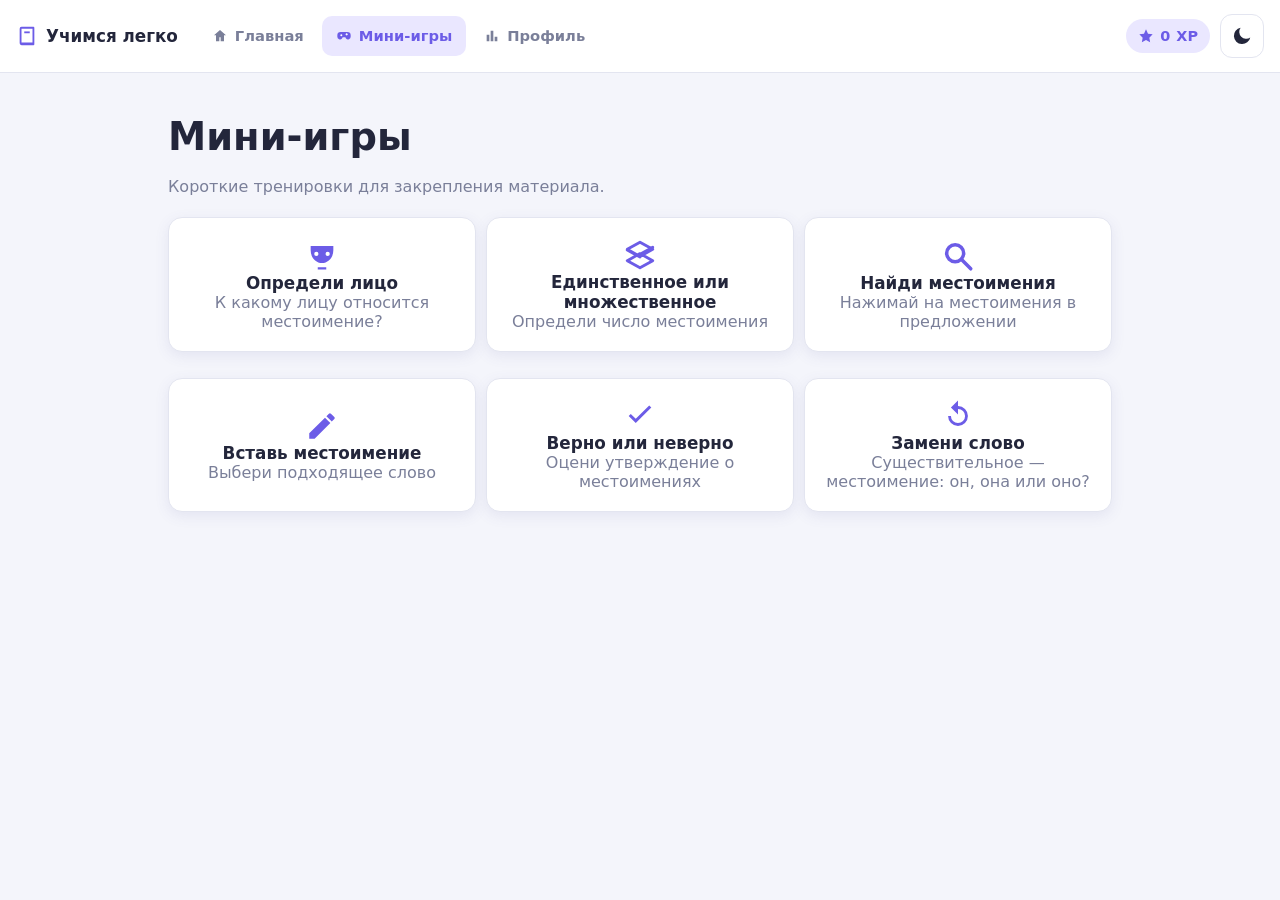
==== games.html @ df14e247 "Add files via upload" ====
<!DOCTYPE html>
<html lang="ru">
<head>
  <meta charset="UTF-8">
  <meta name="viewport" content="width=device-width, initial-scale=1.0">
  <title>Мини-игры — Учимся легко</title>
  <link rel="stylesheet" href="css/base.css">
  <link rel="stylesheet" href="css/layout.css">
  <link rel="stylesheet" href="css/components.css">
  <link rel="stylesheet" href="css/pages.css">
</head>
<body data-page="games">

  <!-- SVG-спрайт с иконками (вместо эмодзи) -->
  <svg xmlns="http://www.w3.org/2000/svg" class="svg-sprite" aria-hidden="true">
    <symbol id="icon-book" viewBox="0 0 24 24"><path d="M4 4a2 2 0 0 1 2-2h13a1 1 0 0 1 1 1v18a1 1 0 0 1-1 1H6a2 2 0 0 1-2-2V4zm2 14v1h12V4H6v14z" fill="currentColor"/><path d="M9 7h6v2H9V7z" fill="currentColor"/></symbol>
    <symbol id="icon-star" viewBox="0 0 24 24"><path d="M12 2l3 6.5 7 1-5 5 1.2 7L12 18l-6.2 3.5L7 14.5l-5-5 7-1L12 2z" fill="currentColor"/></symbol>
    <symbol id="icon-sun" viewBox="0 0 24 24"><circle cx="12" cy="12" r="5" fill="currentColor"/><path d="M12 1v3M12 20v3M1 12h3M20 12h3M4.2 4.2l2.1 2.1M17.7 17.7l2.1 2.1M19.8 4.2l-2.1 2.1M6.3 17.7l-2.1 2.1" stroke="currentColor" stroke-width="2" stroke-linecap="round"/></symbol>
    <symbol id="icon-moon" viewBox="0 0 24 24"><path d="M21 13.5A9 9 0 1 1 10.5 3a7.5 7.5 0 0 0 10.5 10.5z" fill="currentColor"/></symbol>
    <symbol id="icon-home" viewBox="0 0 24 24"><path d="M12 3l9 8h-3v9h-5v-6h-2v6H6v-9H3l9-8z" fill="currentColor"/></symbol>
    <symbol id="icon-quiz" viewBox="0 0 24 24"><path d="M5 3h14a1 1 0 0 1 1 1v17l-3-2-3 2-3-2-3 2-3-2V4a1 1 0 0 1 1-1z" fill="currentColor"/><path d="M8 8h8v2H8V8zm0 4h8v2H8v-2z" fill="#fff"/></symbol>
    <symbol id="icon-gamepad" viewBox="0 0 24 24"><path d="M7 6h10a5 5 0 0 1 5 5v2a4 4 0 0 1-7 2.7L14 14h-4l-1 1.7A4 4 0 0 1 2 13v-2a5 5 0 0 1 5-5z" fill="currentColor"/><circle cx="8" cy="11" r="1.5" fill="#fff"/><path d="M15 9.5h2M16 8.5v2" stroke="#fff" stroke-width="1.5" stroke-linecap="round"/></symbol>
    <symbol id="icon-chart" viewBox="0 0 24 24"><path d="M4 20V10h4v10H4zm6 0V4h4v16h-4zm6 0v-7h4v7h-4z" fill="currentColor"/></symbol>
    <symbol id="icon-trophy" viewBox="0 0 24 24"><path d="M6 3h12v2h3v3a4 4 0 0 1-4 4h-.5A6 6 0 0 1 13 15v3h4v3H7v-3h4v-3a6 6 0 0 1-3.5-3H7a4 4 0 0 1-4-4V5h3V3zm0 4H5v1a2 2 0 0 0 1 1.7V7zm12 0v2.7A2 2 0 0 0 19 8V7h-1z" fill="currentColor"/></symbol>
    <symbol id="icon-medal" viewBox="0 0 24 24"><circle cx="12" cy="14" r="6" fill="currentColor"/><path d="M12 11l1 2 2 .3-1.5 1.4.4 2-1.9-1-1.9 1 .4-2L9 13.3l2-.3 1-2z" fill="#fff"/><path d="M8 3h3l2 5-4-1-1-4zm8 0h-3l-2 5 4-1 1-4z" fill="currentColor" opacity=".7"/></symbol>
    <symbol id="icon-bulb" viewBox="0 0 24 24"><path d="M12 2a7 7 0 0 1 4 12.7V17H8v-2.3A7 7 0 0 1 12 2zm-3 17h6v2a1 1 0 0 1-1 1h-4a1 1 0 0 1-1-1v-2z" fill="currentColor"/></symbol>
    <symbol id="icon-check" viewBox="0 0 24 24"><path d="M20 6L9 17l-5-5 1.5-1.5L9 14l9.5-9.5L20 6z" fill="currentColor"/></symbol>
    <symbol id="icon-cross" viewBox="0 0 24 24"><path d="M18.3 5.7L12 12l6.3 6.3-1.4 1.4L10.6 13.4 4.3 19.7 2.9 18.3 9.2 12 2.9 5.7l1.4-1.4L10.6 10.6l6.3-6.3 1.4 1.4z" fill="currentColor"/></symbol>
    <symbol id="icon-target" viewBox="0 0 24 24"><circle cx="12" cy="12" r="9" fill="none" stroke="currentColor" stroke-width="2"/><circle cx="12" cy="12" r="5" fill="none" stroke="currentColor" stroke-width="2"/><circle cx="12" cy="12" r="1.5" fill="currentColor"/></symbol>
    <symbol id="icon-fire" viewBox="0 0 24 24"><path d="M12 2s5 4 5 9a5 5 0 0 1-10 0c0-1.5.5-3 1.5-4C8.5 9 9 10.5 10 11c-.5-3 1-6 2-9z" fill="currentColor"/><path d="M12 22a4 4 0 0 1-4-4c0-2 2-3.5 4-6 2 2.5 4 4 4 6a4 4 0 0 1-4 4z" fill="currentColor" opacity=".6"/></symbol>
    <symbol id="icon-repeat" viewBox="0 0 24 24"><path d="M12 5V1L7 6l5 5V7a5 5 0 1 1-5 5H5a7 7 0 1 0 7-7z" fill="currentColor"/></symbol>
    <symbol id="icon-search" viewBox="0 0 24 24"><circle cx="10" cy="10" r="6" fill="none" stroke="currentColor" stroke-width="2.5"/><path d="M14.5 14.5L21 21" stroke="currentColor" stroke-width="2.5" stroke-linecap="round"/></symbol>
    <symbol id="icon-pencil" viewBox="0 0 24 24"><path d="M3 17.2V21h3.8L17.9 9.9l-3.8-3.8L3 17.2zM20.7 7.1a1 1 0 0 0 0-1.4l-2.4-2.4a1 1 0 0 0-1.4 0l-1.8 1.8 3.8 3.8 1.8-1.8z" fill="currentColor"/></symbol>
    <symbol id="icon-mask" viewBox="0 0 24 24"><path d="M4 5h16v3c0 5-3.6 9-8 9s-8-4-8-9V5zm4 4a1.5 1.5 0 1 0 0 3 1.5 1.5 0 0 0 0-3zm8 0a1.5 1.5 0 1 0 0 3 1.5 1.5 0 0 0 0-3zM9 20h6v1.5H9V20z" fill="currentColor"/></symbol>
    <symbol id="icon-arrow-left" viewBox="0 0 24 24"><path d="M15 4l-8 8 8 8 1.5-1.5L10 12l6.5-6.5L15 4z" fill="currentColor"/></symbol>
    <symbol id="icon-arrow-right" viewBox="0 0 24 24"><path d="M9 4l8 8-8 8-1.5-1.5L14 12 7.5 5.5 9 4z" fill="currentColor"/></symbol>
    <symbol id="icon-celebrate" viewBox="0 0 24 24"><path d="M12 2l1.5 4.5L18 8l-4.5 1.5L12 14l-1.5-4.5L6 8l4.5-1.5L12 2zM5 14l1 3 3 1-3 1-1 3-1-3-3-1 3-1 1-3zm14 0l1 3 3 1-3 1-1 3-1-3-3-1 3-1 1-3z" fill="currentColor"/></symbol>
    <symbol id="icon-calculator" viewBox="0 0 24 24"><rect x="4" y="2" width="16" height="20" rx="2" fill="currentColor"/><rect x="7" y="5" width="10" height="4" rx="1" fill="#fff"/><path d="M8 12h2v2H8v-2zm3 0h2v2h-2v-2zm3 0h2v2h-2v-2zM8 16h2v2H8v-2zm3 0h2v2h-2v-2zm3 0h2v2h-2v-2z" fill="#fff"/></symbol>
    <symbol id="icon-globe" viewBox="0 0 24 24"><circle cx="12" cy="12" r="9" fill="none" stroke="currentColor" stroke-width="2"/><path d="M3 12h18M12 3c3 3 3 15 0 18-3-3-3-15 0-18z" fill="none" stroke="currentColor" stroke-width="2"/></symbol>
    <symbol id="icon-flag" viewBox="0 0 24 24"><path d="M5 3v18h2v-7h11l-3-4 3-4H7V3H5z" fill="currentColor"/></symbol>
    <symbol id="icon-clock" viewBox="0 0 24 24"><circle cx="12" cy="12" r="9" fill="none" stroke="currentColor" stroke-width="2"/><path d="M12 7v5l3.5 2" stroke="currentColor" stroke-width="2" stroke-linecap="round" fill="none"/></symbol>
    <symbol id="icon-feather" viewBox="0 0 24 24"><path d="M20 3c-4 0-8 2-10 5l-4 6 4 1 1 4 6-4c3-2 5-6 5-10l-2-2zM8 16L18 6" stroke="currentColor" stroke-width="2" fill="none" stroke-linecap="round" stroke-linejoin="round"/></symbol>
    <symbol id="icon-leaf" viewBox="0 0 24 24"><path d="M5 21C5 9 13 3 21 3c0 8-6 16-16 16-1 0-1-1 0-1zM5 21c3-3 6-5 9-7" stroke="currentColor" stroke-width="2" fill="none" stroke-linecap="round" stroke-linejoin="round"/></symbol>
    <symbol id="icon-compass" viewBox="0 0 24 24"><circle cx="12" cy="12" r="9" fill="none" stroke="currentColor" stroke-width="2"/><path d="M15.5 8.5l-2 5-5 2 2-5 5-2z" fill="currentColor"/></symbol>
    <symbol id="icon-chip" viewBox="0 0 24 24"><rect x="6" y="6" width="12" height="12" rx="2" fill="none" stroke="currentColor" stroke-width="2"/><rect x="10" y="10" width="4" height="4" fill="currentColor"/><path d="M9 2v4M15 2v4M9 18v4M15 18v4M2 9h4M2 15h4M18 9h4M18 15h4" stroke="currentColor" stroke-width="2" stroke-linecap="round"/></symbol>
    <symbol id="icon-layers" viewBox="0 0 24 24"><path d="M12 3l9 5-9 5-9-5 9-5zm0 8.5l9-5M12 13.5l-9-5M12 21l9-5-9-5-9 5 9 5z" stroke="currentColor" stroke-width="2" fill="none" stroke-linecap="round" stroke-linejoin="round"/></symbol>
  </svg>


  <header class="topbar">
    <div class="topbar-left">
      <a class="logo" href="index.html"><svg class="ic" aria-hidden="true"><use href="#icon-book"/></svg> Учимся легко</a>
      <nav class="desktop-nav" aria-label="Основная навигация">
        <a class="nav-item" data-nav="home" href="index.html"><svg class="ic ic-sm" aria-hidden="true"><use href="#icon-home"/></svg><span>Главная</span></a>
        <a class="nav-item" data-nav="games" href="games.html"><svg class="ic ic-sm" aria-hidden="true"><use href="#icon-gamepad"/></svg><span>Мини-игры</span></a>
        <a class="nav-item" data-nav="profile" href="profile.html"><svg class="ic ic-sm" aria-hidden="true"><use href="#icon-chart"/></svg><span>Профиль</span></a>
      </nav>
    </div>
    <div class="topbar-right">
      <span class="xp-badge" aria-label="Опыт"><svg class="ic ic-sm" aria-hidden="true"><use href="#icon-star"/></svg> <span id="xpValue">0</span> XP</span>
      <button class="icon-btn" id="themeToggle" aria-label="Переключить тему"><svg class="ic" id="themeIcon" aria-hidden="true"><use href="#icon-sun"/></svg></button>
    </div>
  </header>

  <nav class="mobile-nav" aria-label="Основная навигация">
    <a class="nav-item" data-nav="home" href="index.html"><svg class="ic" aria-hidden="true"><use href="#icon-home"/></svg><span>Главная</span></a>
    <a class="nav-item" data-nav="games" href="games.html"><svg class="ic" aria-hidden="true"><use href="#icon-gamepad"/></svg><span>Игры</span></a>
    <a class="nav-item" data-nav="profile" href="profile.html"><svg class="ic" aria-hidden="true"><use href="#icon-chart"/></svg><span>Профиль</span></a>
  </nav>

  <main class="container wide">
    <h1>Мини-игры</h1>
    <p class="subtitle" style="margin-bottom:18px">Короткие тренировки для закрепления материала.</p>
    <div class="games-grid" id="gamesGrid"></div>
    <div class="card game-area" id="gameArea" hidden></div>
  </main>

  <div class="confetti-layer" id="confettiLayer" aria-hidden="true"></div>
  <div class="toast" id="toast" role="status" aria-live="polite"></div>

  <script src="js/data/subjects.js"></script>
  <script src="js/data/tests.js"></script>
  <script src="js/data/achievements.js"></script>
  <script src="js/data/games.js"></script>
  <script src="js/core/icons.js"></script>
  <script src="js/core/storage.js"></script>
  <script src="js/core/router.js"></script>
  <script src="js/core/ui.js"></script>
  <script src="js/features/games.js"></script>
  <script src="js/pages/games.js"></script>
</body>
</html>
---- css/base.css ----
/* =========================================================
   base.css — переменные, сброс, типографика, иконки
   ========================================================= */

:root {
  --bg: #f4f5fb;
  --card: #ffffff;
  --primary: #6c5ce7;
  --primary-dark: #5344c9;
  --primary-light: #eae7ff;
  --success: #27ae60;
  --success-light: #e6f7ee;
  --error: #e74c3c;
  --error-light: #fdeceb;
  --warning: #f5b301;
  --warning-light: #fff7dd;
  --text: #23263b;
  --muted: #7a7f99;
  --border: #e3e5f0;
  --shadow: 0 4px 14px rgba(90, 90, 160, 0.10);
  --radius: 14px;
}

[data-theme="dark"] {
  --bg: #23252e;
  --card: #2e313c;
  --primary: #8b7bff;
  --primary-dark: #7363f0;
  --primary-light: #3a3a52;
  --success: #4cd07d;
  --success-light: #2c4437;
  --error: #ff6b5e;
  --error-light: #4a2f2f;
  --warning: #f5b301;
  --warning-light: #4a3f1d;
  --text: #e8eaf2;
  --muted: #a3a8bd;
  --border: #3d4150;
  --shadow: 0 4px 14px rgba(0, 0, 0, 0.35);
}

* { box-sizing: border-box; margin: 0; padding: 0; }

html, body { max-width: 100%; overflow-x: hidden; }

body {
  font-family: "Segoe UI", system-ui, -apple-system, sans-serif;
  background: var(--bg);
  color: var(--text);
  line-height: 1.55;
  min-height: 100vh;
  padding-bottom: 76px; /* место для нижней навигации */
  animation: pageIn 0.4s ease;
}

@keyframes pageIn { from { opacity: 0; } to { opacity: 1; } }

h1 { font-size: clamp(1.7rem, 6vw, 2.4rem); }
h2 { font-size: clamp(1.3rem, 4.5vw, 1.6rem); margin-bottom: 6px; }
h3 { font-size: 1.05rem; }
h4 { font-size: 0.95rem; }

.muted { color: var(--muted); }
.subtitle { color: var(--muted); margin-top: 8px; }
.hidden { display: none !important; }

a { color: var(--primary); text-decoration: none; }

/* SVG-иконки */
.svg-sprite { position: absolute; width: 0; height: 0; overflow: hidden; }
.ic { width: 22px; height: 22px; display: inline-block; vertical-align: middle; }
.ic-sm { width: 16px; height: 16px; }
.ic-lg { width: 34px; height: 34px; }
.ic-xl { width: 44px; height: 44px; }

/* Точки сложности */
.difficulty { display: inline-flex; gap: 4px; align-items: center; }
.difficulty .dot { width: 10px; height: 10px; border-radius: 50%; background: var(--border); }
.difficulty .dot.on { background: var(--warning); }
---- css/layout.css ----
/* =========================================================
   layout.css — каркас: шапка, навигация, контейнер, тосты,
   модалки, конфетти
   ========================================================= */

/* Шапка */
.topbar {
  display: flex; justify-content: space-between; align-items: center; gap: 12px;
  padding: 14px 16px;
  background: var(--card);
  border-bottom: 1px solid var(--border);
  position: sticky; top: 0; z-index: 20;
}
.topbar-left { display: flex; align-items: center; gap: 20px; min-width: 0; }
.logo {
  font-weight: 700; font-size: 1.05rem;
  display: inline-flex; align-items: center; gap: 8px; white-space: nowrap;
  color: var(--text);
}
.logo .ic { color: var(--primary); }

/* Десктопная навигация (в шапке, скрыта на мобильных) */
.desktop-nav { display: none; gap: 4px; }
.desktop-nav .nav-item {
  display: inline-flex; align-items: center; gap: 7px;
  background: none; border: none; font-family: inherit; font-size: 0.92rem;
  color: var(--muted); font-weight: 600;
  padding: 9px 14px; min-height: 40px; cursor: pointer; border-radius: 10px;
  transition: color 0.15s, background 0.15s;
}
.desktop-nav .nav-item:hover { color: var(--primary); background: var(--primary-light); }
.desktop-nav .nav-item.active { color: var(--primary); background: var(--primary-light); }

.topbar-right { display: flex; gap: 10px; align-items: center; }
.xp-badge {
  background: var(--primary-light); color: var(--primary);
  padding: 6px 12px; border-radius: 20px; font-weight: 600; font-size: 0.9rem;
  display: inline-flex; align-items: center; gap: 6px; white-space: nowrap;
}
.icon-btn {
  min-height: 44px; min-width: 44px; border: 1px solid var(--border);
  background: var(--card); border-radius: 12px;
  color: var(--text); cursor: pointer; transition: transform 0.15s;
  display: inline-flex; align-items: center; justify-content: center;
}
.icon-btn:hover { transform: scale(1.08); }

/* Нижняя мобильная навигация */
.mobile-nav {
  position: fixed; bottom: 0; left: 0; right: 0; z-index: 30;
  display: flex; justify-content: space-around;
  background: var(--card); border-top: 1px solid var(--border);
  padding: 6px 4px calc(6px + env(safe-area-inset-bottom));
}
.mobile-nav .nav-item {
  display: flex; flex-direction: column; align-items: center; gap: 2px;
  background: none; border: none; font-family: inherit;
  color: var(--muted);
  min-height: 48px; min-width: 64px; cursor: pointer; border-radius: 10px;
}
.mobile-nav .nav-item span { font-size: 0.68rem; font-weight: 600; }
.mobile-nav .nav-item.active { color: var(--primary); }

/* Контейнер */
.container { max-width: 720px; margin: 0 auto; padding: 20px 16px; }
.container.wide { max-width: 960px; }
.screen { display: none; animation: fadeIn 0.35s ease; }
.screen.active { display: block; }
@keyframes fadeIn { from { opacity: 0; transform: translateY(10px); } to { opacity: 1; transform: none; } }

.hero { text-align: center; margin: 24px 0; }

/* Хлебные крошки */
.crumbs {
  display: flex; align-items: center; gap: 8px; flex-wrap: wrap;
  font-size: 0.85rem; color: var(--muted); margin-bottom: 14px;
}
.crumbs a { color: var(--muted); display: inline-flex; align-items: center; gap: 4px; }
.crumbs a:hover { color: var(--primary); }
.crumbs .crumb-sep { color: var(--border); }
.crumbs .current { color: var(--text); font-weight: 600; }

/* Тосты */
.toast {
  position: fixed; left: 50%; bottom: 96px; transform: translateX(-50%) translateY(20px);
  background: var(--primary); color: #fff;
  padding: 10px 18px; border-radius: 24px; font-weight: 600;
  opacity: 0; pointer-events: none; transition: 0.3s; z-index: 50;
  max-width: 90vw; text-align: center;
}
.toast.show { opacity: 1; transform: translateX(-50%) translateY(0); }

/* Конфетти */
.confetti-layer { position: fixed; inset: 0; pointer-events: none; overflow: hidden; z-index: 40; }
.confetti-piece {
  position: absolute; top: -12px; width: 9px; height: 14px; border-radius: 2px;
  animation: confettiFall linear forwards;
}
@keyframes confettiFall { to { transform: translateY(105vh) rotate(720deg); } }

/* Модальные окна */
.modal-overlay {
  position: fixed; inset: 0; background: rgba(0, 0, 0, 0.45);
  z-index: 90; display: flex; align-items: center; justify-content: center;
  padding: 16px;
}
.modal {
  background: var(--card); border-radius: var(--radius);
  padding: 24px 20px; max-width: 460px; width: 100%;
  box-shadow: 0 10px 40px rgba(0, 0, 0, 0.3);
  animation: fadeIn 0.3s ease;
  max-height: 86vh; overflow-y: auto;
}
.modal h3 { margin-bottom: 10px; }

/* Адаптив */
@media (min-width: 768px) {
  body { padding-bottom: 20px; }
  .mobile-nav { display: none; }
  .desktop-nav { display: flex; }
  .container { padding: 34px 28px; }
  .container.wide { max-width: 1000px; }
}

/* Reduced motion */
@media (prefers-reduced-motion: reduce) {
  *, *::before, *::after {
    animation-duration: 0.01ms !important;
    animation-iteration-count: 1 !important;
    transition-duration: 0.01ms !important;
  }
}
---- css/components.css ----
/* =========================================================
   components.css — карточки, кнопки, тест, результат, разбор
   ========================================================= */

/* Карточки */
.card {
  background: var(--card); border: 1px solid var(--border);
  border-radius: var(--radius); padding: 20px; box-shadow: var(--shadow);
  margin-bottom: 16px;
}

/* Кнопки */
.btn {
  display: inline-flex; align-items: center; justify-content: center; gap: 8px;
  min-height: 48px; padding: 12px 20px;
  border: none; border-radius: 12px;
  font-size: 1rem; font-weight: 600; font-family: inherit;
  cursor: pointer; transition: transform 0.15s, box-shadow 0.15s, opacity 0.15s;
  width: 100%;
}
.btn.primary { background: var(--primary); color: #fff; }
.btn.primary:hover:not(:disabled) { background: var(--primary-dark); transform: translateY(-2px); }
.btn.secondary { background: var(--primary-light); color: var(--primary); }
.btn.secondary:hover { transform: translateY(-2px); }
.btn.ghost { background: transparent; color: var(--muted); border: 1px solid var(--border); }
.btn.danger { background: var(--error-light); color: var(--error); }
.btn.full { width: 100%; }
.btn:disabled { opacity: 0.45; cursor: not-allowed; }
.btn:focus-visible, .icon-btn:focus-visible,
.answer-btn:focus-visible, .word-btn:focus-visible { outline: 3px solid var(--primary); outline-offset: 2px; }
.btn-row { display: flex; flex-direction: column; gap: 10px; }

/* Статистика */
.stats-grid { display: grid; grid-template-columns: repeat(2, 1fr); gap: 10px; }
.stat-box {
  background: var(--card); border: 1px solid var(--border); border-radius: var(--radius);
  padding: 14px; text-align: center;
}
.stat-box .value { font-size: 1.4rem; font-weight: 700; color: var(--primary); }
.stat-box .label { font-size: 0.8rem; color: var(--muted); }

/* Тест */
.quiz-top { margin-bottom: 14px; }
.quiz-top-row { display: flex; justify-content: space-between; align-items: center; gap: 10px; }
.quiz-top-row span { font-size: 0.9rem; color: var(--muted); font-weight: 600; }
.btn-exit { width: auto; min-height: 40px; padding: 8px 12px; font-size: 0.85rem; }
.progress { height: 10px; background: var(--border); border-radius: 6px; margin-top: 6px; overflow: hidden; }
.progress-fill {
  height: 100%; width: 0%;
  background: linear-gradient(90deg, var(--primary), var(--primary-dark));
  border-radius: 6px; transition: width 0.4s ease;
}

.question-card { animation: cardIn 0.35s ease; }
@keyframes cardIn { from { opacity: 0; transform: translateY(14px) scale(0.98); } to { opacity: 1; transform: none; } }
.question-text { font-size: 1.15rem; font-weight: 600; margin-bottom: 16px; }
.question-hint { color: var(--muted); font-size: 0.85rem; margin-bottom: 14px; }

/* Варианты ответа */
.answer-list { display: flex; flex-direction: column; gap: 10px; }
.answer-btn {
  display: flex; align-items: center; gap: 12px;
  min-height: 52px; padding: 12px 14px;
  background: var(--card); border: 2px solid var(--border);
  border-radius: 12px; font-size: 1rem; font-family: inherit;
  color: var(--text); cursor: pointer; text-align: left;
  transition: border-color 0.15s, background 0.15s, transform 0.15s;
}
.answer-btn:hover { border-color: var(--primary); transform: translateY(-1px); }
.answer-btn .letter {
  min-width: 32px; height: 32px; display: inline-flex; align-items: center; justify-content: center;
  background: var(--primary-light); color: var(--primary);
  border-radius: 8px; font-weight: 700; flex-shrink: 0;
}
.answer-btn.selected { border-color: var(--primary); background: var(--primary-light); }
.answer-btn.correct { border-color: var(--success); background: var(--success-light); }
.answer-btn.wrong { border-color: var(--error); background: var(--error-light); }
.answer-btn:disabled { cursor: default; transform: none; }

/* Слова для поиска местоимений */
.word-row { display: flex; flex-wrap: wrap; gap: 8px; }
.word-btn {
  min-height: 44px; padding: 8px 14px;
  background: var(--card); border: 2px solid var(--border);
  border-radius: 10px; font-family: inherit; font-size: 1rem;
  color: var(--text); cursor: pointer; transition: 0.15s;
}
.word-btn:hover { border-color: var(--primary); }
.word-btn.selected { border-color: var(--primary); background: var(--primary-light); font-weight: 700; }
.word-btn.correct { border-color: var(--success); background: var(--success-light); }
.word-btn.wrong { border-color: var(--error); background: var(--error-light); }
.word-btn:disabled { cursor: default; }

/* Сопоставление */
.match-grid { display: grid; grid-template-columns: 1fr; gap: 8px; }
.match-row { display: flex; gap: 8px; align-items: center; flex-wrap: wrap; }
.match-row .match-label { font-weight: 600; min-width: 90px; }
.match-row select {
  flex: 1; min-height: 44px; padding: 8px;
  border: 2px solid var(--border); border-radius: 10px;
  background: var(--card); color: var(--text); font-family: inherit; font-size: 0.95rem;
}
.match-row select:focus-visible { outline: 3px solid var(--primary); }

/* Блок правила */
.rule-box {
  margin-top: 10px; padding: 10px 12px; border-radius: 10px;
  background: var(--warning-light); border-left: 4px solid var(--warning);
  font-size: 0.92rem;
  display: flex; gap: 8px; align-items: flex-start;
}
.rule-box .ic { color: var(--warning); flex-shrink: 0; margin-top: 2px; }

/* Результат */
.result-card { text-align: center; padding: 30px 20px; }
.result-emoji { color: var(--warning); display: flex; justify-content: center; margin-bottom: 8px; }
.result-score { font-size: 2.6rem; font-weight: 800; color: var(--primary); }
.result-percent { color: var(--muted); font-size: 1.1rem; }
.result-grade {
  display: inline-flex; align-items: center; justify-content: center;
  margin: 12px 0;
  background: var(--warning); color: #fff;
  font-size: 1.6rem; font-weight: 800;
  width: 64px; height: 64px; border-radius: 50%;
  animation: medalPop 0.6s cubic-bezier(0.34, 1.56, 0.64, 1);
}
@keyframes medalPop { from { transform: scale(0); } to { transform: scale(1); } }
.perfect-title { font-size: 2rem; font-weight: 800; color: var(--warning); animation: medalPop 0.7s; }
.result-stats { display: grid; grid-template-columns: repeat(2, 1fr); gap: 8px; margin: 18px 0; }
.medal-glow { animation: glow 2s ease infinite alternate; }
@keyframes glow {
  from { filter: drop-shadow(0 0 6px var(--warning)); }
  to { filter: drop-shadow(0 0 20px var(--warning)); }
}

/* Разбор */
.review-item { border-left: 4px solid var(--success); }
.review-item.wrong { border-left-color: var(--error); }
.review-item .review-head { font-weight: 700; margin-bottom: 8px; display: flex; align-items: center; gap: 8px; }
.review-item .ok-text { color: var(--success); }
.review-item .bad-text { color: var(--error); }
.review-item p { margin: 4px 0; font-size: 0.95rem; }
.review-item .review-q { font-weight: 600; margin-top: 6px; }

/* Достижения */
.achievements { display: grid; grid-template-columns: 1fr; gap: 10px; margin-bottom: 20px; }
.ach-item {
  display: flex; align-items: center; gap: 12px;
  background: var(--card); border: 1px solid var(--border);
  border-radius: var(--radius); padding: 12px 14px;
}
.ach-item .ach-icon { color: var(--warning); display: inline-flex; }
.ach-item.locked { opacity: 0.45; filter: grayscale(1); }
.ach-item .ach-name { font-weight: 700; }
.ach-item .ach-desc { font-size: 0.82rem; color: var(--muted); }

/* Результаты по тестам (профиль) */
.test-result-row {
  display: flex; flex-direction: column; gap: 8px;
  background: var(--card); border: 1px solid var(--border);
  border-radius: var(--radius); padding: 12px 14px; margin-bottom: 10px;
}
.test-result-row .muted { font-size: 0.82rem; }
.test-result-stats { display: flex; flex-wrap: wrap; gap: 8px; }
.chip {
  background: var(--primary-light); color: var(--primary);
  font-size: 0.78rem; font-weight: 600;
  padding: 4px 10px; border-radius: 16px;
}

/* Адаптив */
@media (min-width: 600px) {
  .btn-row { flex-direction: row; }
  .btn-row .btn { width: auto; flex: 1; }
  .stats-grid, .result-stats { grid-template-columns: repeat(4, 1fr); }
  .achievements { grid-template-columns: repeat(2, 1fr); }
  .match-grid { grid-template-columns: repeat(3, 1fr); }
  .test-result-row { flex-direction: row; justify-content: space-between; align-items: center; }
}
@media (min-width: 768px) {
  .question-card { padding: 28px; }
  .answer-btn { min-height: 56px; font-size: 1.02rem; }
  .result-card { padding: 40px 28px; }
}
---- css/pages.css ----
/* =========================================================
   pages.css — стили страниц: главная (классы), класс,
   предмет, мини-игры, модалка теории
   ========================================================= */

/* Кнопка «Назад» на страницах класса и предмета */
.page-back { width: auto; min-height: 40px; padding: 8px 14px; font-size: 0.88rem; margin-bottom: 12px; }

/* ===== Главная: сетка классов ===== */
.class-grid {
  display: grid; grid-template-columns: repeat(3, 1fr); gap: 10px;
  margin: 20px 0 24px;
}
.class-card {
  display: flex; flex-direction: column; align-items: center; justify-content: center;
  min-height: 92px;
  background: var(--card); border: 2px solid var(--border);
  border-radius: var(--radius);
  color: var(--text); cursor: pointer;
  transition: transform 0.15s, border-color 0.15s, box-shadow 0.15s;
  padding: 12px 8px;
}
.class-card:hover {
  transform: translateY(-3px);
  border-color: var(--primary);
  box-shadow: var(--shadow);
}
.class-card:focus-visible { outline: 3px solid var(--primary); outline-offset: 2px; }
.class-num {
  font-size: 2rem; font-weight: 800; color: var(--primary);
  line-height: 1.1;
}
.class-label { font-size: 0.78rem; color: var(--muted); font-weight: 600; }

/* Быстрые действия на главной */
.quick-row { display: grid; grid-template-columns: 1fr 1fr; gap: 10px; margin-bottom: 24px; }
.quick-card {
  display: flex; flex-direction: column; align-items: center; justify-content: center; gap: 8px;
  min-height: 96px;
  background: var(--card); border: 1px solid var(--border);
  border-radius: var(--radius); padding: 14px 10px;
  color: var(--text); cursor: pointer; font-family: inherit; font-size: 1rem;
  transition: transform 0.15s, border-color 0.15s;
}
.quick-card:hover { transform: translateY(-3px); border-color: var(--primary); }
.quick-card .ic-lg { color: var(--primary); }
.quick-card span { font-weight: 700; }

/* ===== Страница класса: предметы ===== */
.subject-grid { display: grid; grid-template-columns: 1fr; gap: 12px; }
.subject-card {
  display: flex; align-items: center; gap: 14px;
  color: var(--text);
  transition: transform 0.15s, border-color 0.15s;
  position: relative;
}
a.subject-card:hover { transform: translateY(-3px); border-color: var(--primary); }
.subject-card.soon { opacity: 0.75; }
.subject-icon {
  width: 52px; height: 52px; flex-shrink: 0;
  display: inline-flex; align-items: center; justify-content: center;
  background: var(--primary-light); color: var(--primary);
  border-radius: 14px;
}
.subject-body { min-width: 0; }
.subject-body h3 { margin-bottom: 2px; }
.subject-body .muted { font-size: 0.85rem; }
.subject-meta {
  display: inline-flex; align-items: center; gap: 6px;
  margin-top: 6px; font-size: 0.8rem; color: var(--muted); font-weight: 600;
}
.subject-meta .ic { color: var(--muted); }
.soon-badge {
  margin-left: auto; flex-shrink: 0;
  background: var(--warning-light); color: var(--warning);
  font-size: 0.72rem; font-weight: 700; text-transform: uppercase; letter-spacing: 0.5px;
  padding: 5px 12px; border-radius: 20px;
}

/* ===== Страница предмета: тесты ===== */
.test-card { display: flex; flex-direction: column; }
.test-card h3 { margin-bottom: 2px; }
.test-card .muted { font-size: 0.9rem; }
.test-meta { display: flex; flex-wrap: wrap; gap: 14px; margin-top: 10px; font-size: 0.8rem; color: var(--muted); }
.test-meta-item { display: inline-flex; align-items: center; gap: 5px; }
.test-meta-item .ic { color: var(--muted); }
.test-actions { display: flex; flex-wrap: wrap; gap: 10px; margin-top: 14px; }
.test-actions .btn { width: auto; min-height: 44px; padding: 10px 16px; }
.empty-card { text-align: center; }

/* ===== Мини-игры ===== */
.games-grid { display: grid; grid-template-columns: 1fr; gap: 10px; margin-bottom: 16px; }
.game-card { text-align: center; cursor: pointer; transition: transform 0.15s; font-family: inherit; font-size: 1rem; color: var(--text); }
.game-card:hover { transform: translateY(-3px); border-color: var(--primary); }
.game-card:focus-visible { outline: 3px solid var(--primary); outline-offset: 2px; }
.game-icon { color: var(--primary); }
.game-area h3 { margin-bottom: 12px; }
.game-score { font-weight: 700; color: var(--primary); margin-bottom: 12px; }
.game-word-big {
  font-size: 2.4rem; font-weight: 800; text-align: center;
  color: var(--primary); margin: 18px 0; letter-spacing: 2px;
}
.statement-card { text-align: center; font-size: 1.15rem; font-weight: 600; padding: 24px 16px; }
.tf-row { flex-direction: row; }
.tf-row .btn { flex: 1; }

/* ===== Модалка теории ===== */
.theory-modal-head {
  display: flex; justify-content: space-between; align-items: center; gap: 10px;
  margin-bottom: 10px;
}
.theory-modal-head h3 { display: inline-flex; align-items: center; gap: 8px; margin: 0; }
.theory-modal-head .ic { color: var(--warning); }
.theory-modal-body { margin-bottom: 16px; }
.theory-modal-body p { margin: 8px 0; }
.theory-modal-body ul, .theory-modal-body ol { padding-left: 20px; margin: 8px 0; }
.theory-modal-body li { margin: 5px 0; }
.theory-grid { display: grid; grid-template-columns: 1fr; gap: 8px; margin: 12px 0; }
.face-card {
  background: var(--bg); border: 1px solid var(--border);
  border-radius: 10px; padding: 10px; text-align: center;
}
.face-card h4 { color: var(--primary); }
.face-words { font-weight: 700; margin: 4px 0; }
.theory-list { padding-left: 20px; }
.theory-list li { margin: 6px 0; }

/* ===== Адаптив ===== */
@media (min-width: 480px) {
  .class-grid { grid-template-columns: repeat(4, 1fr); }
}
@media (min-width: 600px) {
  .class-grid { grid-template-columns: repeat(6, 1fr); }
  .games-grid { grid-template-columns: repeat(3, 1fr); }
  .theory-grid { grid-template-columns: repeat(3, 1fr); }
}
@media (min-width: 768px) {
  .class-grid { grid-template-columns: repeat(6, 1fr); gap: 14px; }
  .class-card { min-height: 110px; }
  .class-num { font-size: 2.4rem; }
  .subject-grid { grid-template-columns: repeat(2, 1fr); }
  .quick-card { min-height: 110px; }
}
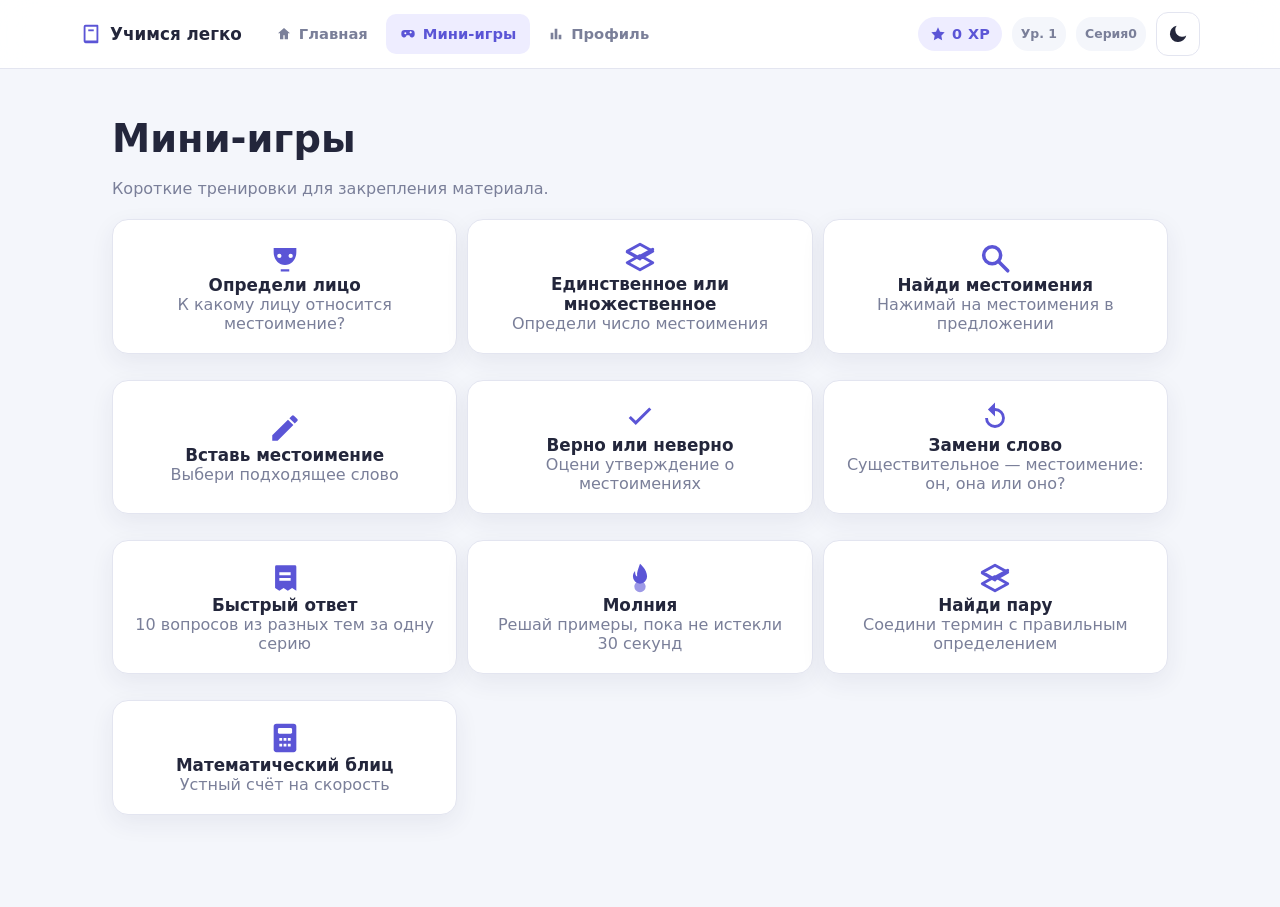
==== commit 409c6e61: "Add files via upload Большая дороботка" ====
--- a/games.html
+++ b/games.html
@@ -3,11 +3,25 @@
 <head>
   <meta charset="UTF-8">
   <meta name="viewport" content="width=device-width, initial-scale=1.0">
-  <title>Мини-игры — Учимся легко</title>
+  <script>
+    try {
+      const profile = JSON.parse(localStorage.getItem('ul:profile') || '{}');
+      const legacy = JSON.parse(localStorage.getItem('uchimsya-legko-v1') || '{}');
+      document.documentElement.dataset.theme = profile.theme || legacy.theme || 'light';
+    } catch (error) {
+      document.documentElement.dataset.theme = 'light';
+    }
+  </script>
+  <link rel="icon" type="image/svg+xml" href="data:image/svg+xml,%3Csvg xmlns='http://www.w3.org/2000/svg' viewBox='0 0 64 64'%3E%3Crect width='64' height='64' rx='14' fill='%236c5ce7'/%3E%3Cpath d='M16 16h32v34H16z' fill='white'/%3E%3C/svg%3E">
+  <title>Учебные мини-игры — Учимся легко</title>
+  <meta name="description" content="Тренируй память, скорость счёта и знания в учебных мини-играх.">
+  <meta property="og:title" content="Учимся легко — мини-игры">
+  <meta property="og:type" content="website">
   <link rel="stylesheet" href="css/base.css">
   <link rel="stylesheet" href="css/layout.css">
   <link rel="stylesheet" href="css/components.css">
   <link rel="stylesheet" href="css/pages.css">
+  <link rel="stylesheet" href="css/learning.css">
 </head>
 <body data-page="games">
 
@@ -57,14 +71,16 @@
       </nav>
     </div>
     <div class="topbar-right">
-      <span class="xp-badge" aria-label="Опыт"><svg class="ic ic-sm" aria-hidden="true"><use href="#icon-star"/></svg> <span id="xpValue">0</span> XP</span>
+      <span class="xp-badge" aria-label="Опыт"><svg class="ic ic-sm" aria-hidden="true"><use href="#icon-star"/></svg> <span id="xpValue">0</span> XP</span><a class="level-top" href="profile.html" id="headerLevel">Ур. 1</a><a class="streak-top" href="profile.html" aria-label="Серия дней">Серия <strong id="headerStreak">0</strong></a>
       <button class="icon-btn" id="themeToggle" aria-label="Переключить тему"><svg class="ic" id="themeIcon" aria-hidden="true"><use href="#icon-sun"/></svg></button>
     </div>
   </header>
 
   <nav class="mobile-nav" aria-label="Основная навигация">
     <a class="nav-item" data-nav="home" href="index.html"><svg class="ic" aria-hidden="true"><use href="#icon-home"/></svg><span>Главная</span></a>
+    <a class="nav-item" data-nav="study" href="index.html#gradeGrid"><svg class="ic" aria-hidden="true"><use href="#icon-book"/></svg><span>Учёба</span></a>
     <a class="nav-item" data-nav="games" href="games.html"><svg class="ic" aria-hidden="true"><use href="#icon-gamepad"/></svg><span>Игры</span></a>
+    <a class="nav-item" data-nav="awards" href="profile.html#achievementsSection"><svg class="ic" aria-hidden="true"><use href="#icon-trophy"/></svg><span>Награды</span></a>
     <a class="nav-item" data-nav="profile" href="profile.html"><svg class="ic" aria-hidden="true"><use href="#icon-chart"/></svg><span>Профиль</span></a>
   </nav>
 
@@ -78,11 +94,19 @@
   <div class="confetti-layer" id="confettiLayer" aria-hidden="true"></div>
   <div class="toast" id="toast" role="status" aria-live="polite"></div>
 
+  <script src="js/data/grades.js"></script>
   <script src="js/data/subjects.js"></script>
+  <script src="js/data/topics.js"></script>
+  <script src="js/data/curriculum.js"></script>
+  <script src="js/data/curriculum-3-4.js"></script>
+  <script src="js/data/curriculum-5-7.js"></script>
+  <script src="js/data/curriculum-8.js"></script>
+  <script src="js/data/curriculum-9-11.js"></script>
   <script src="js/data/tests.js"></script>
   <script src="js/data/achievements.js"></script>
   <script src="js/data/games.js"></script>
   <script src="js/core/icons.js"></script>
+  <script src="js/services/storageService.js"></script>
   <script src="js/core/storage.js"></script>
   <script src="js/core/router.js"></script>
   <script src="js/core/ui.js"></script>
--- a/css/base.css
+++ b/css/base.css
@@ -3,11 +3,11 @@
    ========================================================= */
 
 :root {
-  --bg: #f4f5fb;
+  --bg: #f4f6fb;
   --card: #ffffff;
-  --primary: #6c5ce7;
-  --primary-dark: #5344c9;
-  --primary-light: #eae7ff;
+  --primary: #5b55d6;
+  --primary-dark: #4842b8;
+  --primary-light: #eeedff;
   --success: #27ae60;
   --success-light: #e6f7ee;
   --error: #e74c3c;
@@ -17,8 +17,8 @@
   --text: #23263b;
   --muted: #7a7f99;
   --border: #e3e5f0;
-  --shadow: 0 4px 14px rgba(90, 90, 160, 0.10);
-  --radius: 14px;
+  --shadow: 0 8px 24px rgba(37, 42, 87, 0.07);
+  --radius: 16px;
 }
 
 [data-theme="dark"] {
@@ -42,6 +42,7 @@
 * { box-sizing: border-box; margin: 0; padding: 0; }
 
 html, body { max-width: 100%; overflow-x: hidden; }
+html { background: var(--bg); }
 
 body {
   font-family: "Segoe UI", system-ui, -apple-system, sans-serif;
@@ -49,11 +50,10 @@
   color: var(--text);
   line-height: 1.55;
   min-height: 100vh;
-  padding-bottom: 76px; /* место для нижней навигации */
-  animation: pageIn 0.4s ease;
+  padding-bottom: calc(76px + env(safe-area-inset-bottom));
 }
 
-@keyframes pageIn { from { opacity: 0; } to { opacity: 1; } }
+::selection { color: #fff; background: var(--primary); }
 
 h1 { font-size: clamp(1.7rem, 6vw, 2.4rem); }
 h2 { font-size: clamp(1.3rem, 4.5vw, 1.6rem); margin-bottom: 6px; }
--- a/css/layout.css
+++ b/css/layout.css
@@ -6,10 +6,11 @@
 /* Шапка */
 .topbar {
   display: flex; justify-content: space-between; align-items: center; gap: 12px;
-  padding: 14px 16px;
-  background: var(--card);
+  padding: 12px max(16px, calc((100vw - 1120px) / 2));
+  background: color-mix(in srgb, var(--card) 92%, transparent);
   border-bottom: 1px solid var(--border);
   position: sticky; top: 0; z-index: 20;
+  backdrop-filter: blur(16px);
 }
 .topbar-left { display: flex; align-items: center; gap: 20px; min-width: 0; }
 .logo {
@@ -49,24 +50,32 @@
 .mobile-nav {
   position: fixed; bottom: 0; left: 0; right: 0; z-index: 30;
   display: flex; justify-content: space-around;
-  background: var(--card); border-top: 1px solid var(--border);
+  background: color-mix(in srgb, var(--card) 94%, transparent); border-top: 1px solid var(--border);
   padding: 6px 4px calc(6px + env(safe-area-inset-bottom));
+  backdrop-filter: blur(16px);
 }
 .mobile-nav .nav-item {
   display: flex; flex-direction: column; align-items: center; gap: 2px;
   background: none; border: none; font-family: inherit;
   color: var(--muted);
-  min-height: 48px; min-width: 64px; cursor: pointer; border-radius: 10px;
+  min-height: 48px; min-width: 64px; cursor: pointer; border-radius: 12px;
+  text-decoration: none;
 }
 .mobile-nav .nav-item span { font-size: 0.68rem; font-weight: 600; }
-.mobile-nav .nav-item.active { color: var(--primary); }
+.mobile-nav .nav-item.active { color: var(--primary); background: var(--primary-light); }
+
+/* Межстраничный переход: работает только в браузерах с поддержкой View Transitions. */
+@view-transition { navigation: auto; }
+::view-transition-old(root) { animation: pageFadeOut 120ms ease both; }
+::view-transition-new(root) { animation: pageFadeIn 220ms ease both; }
+@keyframes pageFadeOut { to { opacity: 0; } }
+@keyframes pageFadeIn { from { opacity: 0; } to { opacity: 1; } }
 
 /* Контейнер */
-.container { max-width: 720px; margin: 0 auto; padding: 20px 16px; }
-.container.wide { max-width: 960px; }
-.screen { display: none; animation: fadeIn 0.35s ease; }
+.container { max-width: 800px; margin: 0 auto; padding: 24px 18px; }
+.container.wide { max-width: 1120px; }
+.screen { display: none; }
 .screen.active { display: block; }
-@keyframes fadeIn { from { opacity: 0; transform: translateY(10px); } to { opacity: 1; transform: none; } }
 
 .hero { text-align: center; margin: 24px 0; }
 
@@ -80,9 +89,9 @@
 .crumbs .crumb-sep { color: var(--border); }
 .crumbs .current { color: var(--text); font-weight: 600; }
 
-/* Тосты */
+/* Тосты (сверху, под шапкой) */
 .toast {
-  position: fixed; left: 50%; bottom: 96px; transform: translateX(-50%) translateY(20px);
+  position: fixed; left: 50%; top: 70px; transform: translateX(-50%) translateY(-20px);
   background: var(--primary); color: #fff;
   padding: 10px 18px; border-radius: 24px; font-weight: 600;
   opacity: 0; pointer-events: none; transition: 0.3s; z-index: 50;
@@ -98,19 +107,20 @@
 }
 @keyframes confettiFall { to { transform: translateY(105vh) rotate(720deg); } }
 
-/* Модальные окна */
+/* Модальные окна (сверху) */
 .modal-overlay {
   position: fixed; inset: 0; background: rgba(0, 0, 0, 0.45);
-  z-index: 90; display: flex; align-items: center; justify-content: center;
-  padding: 16px;
+  z-index: 90; display: flex; align-items: flex-start; justify-content: center;
+  padding: 70px 16px 16px;
 }
 .modal {
   background: var(--card); border-radius: var(--radius);
   padding: 24px 20px; max-width: 460px; width: 100%;
   box-shadow: 0 10px 40px rgba(0, 0, 0, 0.3);
-  animation: fadeIn 0.3s ease;
-  max-height: 86vh; overflow-y: auto;
+  animation: modalIn 0.3s ease;
+  max-height: calc(100vh - 100px); overflow-y: auto;
 }
+@keyframes modalIn { from { opacity: 0; transform: translateY(-16px); } to { opacity: 1; transform: none; } }
 .modal h3 { margin-bottom: 10px; }
 
 /* Адаптив */
@@ -118,8 +128,14 @@
   body { padding-bottom: 20px; }
   .mobile-nav { display: none; }
   .desktop-nav { display: flex; }
-  .container { padding: 34px 28px; }
-  .container.wide { max-width: 1000px; }
+  .container { padding: 40px 32px; }
+}
+@media (max-width: 380px) {
+  .topbar { padding-inline: 12px; gap: 8px; }
+  .logo { font-size: .92rem; gap: 5px; }
+  .topbar-right { gap: 6px; }
+  .xp-badge { padding: 6px 8px; font-size: .78rem; }
+  .mobile-nav .nav-item { min-width: 0; }
 }
 
 /* Reduced motion */
--- a/css/components.css
+++ b/css/components.css
@@ -15,9 +15,10 @@
   min-height: 48px; padding: 12px 20px;
   border: none; border-radius: 12px;
   font-size: 1rem; font-weight: 600; font-family: inherit;
-  cursor: pointer; transition: transform 0.15s, box-shadow 0.15s, opacity 0.15s;
+  cursor: pointer; transition: background-color 0.15s, border-color 0.15s, box-shadow 0.15s;
   width: 100%;
 }
+.btn.primary { box-shadow: 0 5px 14px color-mix(in srgb, var(--primary) 24%, transparent); }
 .btn.primary { background: var(--primary); color: #fff; }
 .btn.primary:hover:not(:disabled) { background: var(--primary-dark); transform: translateY(-2px); }
 .btn.secondary { background: var(--primary-light); color: var(--primary); }
@@ -51,8 +52,7 @@
   border-radius: 6px; transition: width 0.4s ease;
 }
 
-.question-card { animation: cardIn 0.35s ease; }
-@keyframes cardIn { from { opacity: 0; transform: translateY(14px) scale(0.98); } to { opacity: 1; transform: none; } }
+.question-card { border-top: 3px solid var(--primary); }
 .question-text { font-size: 1.15rem; font-weight: 600; margin-bottom: 16px; }
 .question-hint { color: var(--muted); font-size: 0.85rem; margin-bottom: 14px; }
 
@@ -61,12 +61,12 @@
 .answer-btn {
   display: flex; align-items: center; gap: 12px;
   min-height: 52px; padding: 12px 14px;
-  background: var(--card); border: 2px solid var(--border);
+  background: var(--card); border: 1px solid var(--border);
   border-radius: 12px; font-size: 1rem; font-family: inherit;
   color: var(--text); cursor: pointer; text-align: left;
-  transition: border-color 0.15s, background 0.15s, transform 0.15s;
+  transition: border-color 0.15s, background 0.15s;
 }
-.answer-btn:hover { border-color: var(--primary); transform: translateY(-1px); }
+.answer-btn:hover { border-color: var(--primary); background: var(--primary-light); }
 .answer-btn .letter {
   min-width: 32px; height: 32px; display: inline-flex; align-items: center; justify-content: center;
   background: var(--primary-light); color: var(--primary);
--- a/css/pages.css
+++ b/css/pages.css
@@ -141,3 +141,36 @@
   .subject-grid { grid-template-columns: repeat(2, 1fr); }
   .quick-card { min-height: 110px; }
 }
+
+/* ===== Страница «Результаты по тестам» ===== */
+.page-head { margin-bottom: 6px; }
+.crumb { color: var(--muted); display: inline-flex; align-items: center; gap: 6px; font-size: 0.9rem; }
+.crumb:hover { color: var(--primary); }
+.chip-row { display: flex; flex-wrap: wrap; gap: 8px; margin: 10px 0 18px; }
+.chip { border: 1px solid var(--border); background: var(--card); border-radius: 999px; padding: 6px 14px; font-size: 0.85rem; cursor: pointer; }
+.chip:hover { border-color: var(--primary); }
+.chip-active { background: var(--primary); color: #fff; border-color: var(--primary); }
+.results-subject { margin: 14px 0 8px; font-size: 1rem; }
+.test-results-list { display: flex; flex-direction: column; gap: 8px; }
+.test-result-row { display: flex; justify-content: space-between; align-items: center; gap: 12px; padding: 10px 14px; border: 1px solid var(--border); border-radius: 10px; }
+.test-result-row.not-attempted { opacity: 0.65; }
+.test-result-stats { display: flex; align-items: center; gap: 8px; flex-wrap: wrap; }
+.test-result-stats .chip { cursor: default; }
+.test-result-stats .chip-active { background: var(--primary); }
+
+/* ===== Страница «Мои ошибки» ===== */
+.errors-head { display: flex; justify-content: space-between; align-items: flex-start; gap: 12px; margin-bottom: 10px; }
+.mistake-item { padding: 12px 14px; border: 1px solid var(--border); border-radius: 10px; margin: 8px 0; }
+.mistake-q { font-weight: 600; margin-bottom: 6px; }
+.mistake-correct { margin: 4px 0; }
+.mistake-explain { color: var(--muted); font-size: 0.9rem; margin: 4px 0; }
+.mistake-meta { display: flex; align-items: center; gap: 10px; margin-top: 6px; }
+
+/* ===== Профиль: разделы-ссылки ===== */
+.profile-sections { display: flex; flex-direction: column; gap: 10px; margin: 10px 0; }
+.section-link { display: flex; align-items: center; gap: 14px; padding: 16px 18px; border: 1px solid var(--border); border-radius: 12px; text-decoration: none; color: inherit; transition: border-color 0.15s, transform 0.15s; }
+.section-link:hover { border-color: var(--primary); transform: translateY(-1px); }
+.section-icon { display: grid; place-items: center; width: 44px; height: 44px; border-radius: 10px; background: color-mix(in srgb, var(--primary) 12%, transparent); color: var(--primary); flex-shrink: 0; }
+.section-link strong { display: block; }
+.section-link small { color: var(--muted); }
+.section-count { margin-left: auto; color: var(--primary); font-weight: 600; white-space: nowrap; }
--- a/css/learning.css
+++ b/css/learning.css
@@ -0,0 +1,159 @@
+/* Общие учебные интерфейсы: классы, темы, тестовый контекст и профиль */
+:root {
+  --subject-math: #3c80ea; --subject-physics: #c58a13; --subject-chemistry: #8558cf;
+  --subject-biology: #32976a; --subject-history: #b88328; --subject-geography: #149e9b;
+  --subject-russian: #d45b5b; --subject-informatics: #565fc9; --subject-literature: #ba568d;
+  --subject-english: #4387b6; --subject-social: #b26436;
+  --subject-reading: #7a5cc4; --subject-world: #2f9e57;
+}
+.eyebrow { display: block; color: var(--muted); font-size: .72rem; font-weight: 800; letter-spacing: .12em; margin-bottom: 6px; }
+.hero-dashboard { display: flex; flex-direction: column; gap: 22px; text-align: left; padding: 8px 0 18px; }
+.hero-dashboard h1 { max-width: 700px; }
+.dashboard-level { min-width: 230px; padding: 16px; background: var(--card); border: 1px solid var(--border); border-radius: var(--radius); box-shadow: var(--shadow); }
+.level-pill, .streak-pill { display: inline-flex; align-items: center; gap: 6px; padding: 6px 10px; border-radius: 20px; background: var(--primary-light); color: var(--primary); font-size: .83rem; font-weight: 700; margin: 2px 4px 8px 0; }
+.streak-pill .ic { color: var(--warning); }
+#levelProgress { color: var(--muted); font-size: .78rem; }
+#levelProgress .progress { margin-top: 5px; }
+.class-card { gap: 3px; }
+.class-card small { color: var(--muted); font-size: .68rem; text-align: center; }
+.mini-progress { display: block; width: 70%; height: 4px; border-radius: 4px; background: var(--border); margin-top: 5px; overflow: hidden; }
+.mini-progress i { display: block; height: 100%; background: var(--success); }
+.search-block { position: relative; max-width: 680px; margin: 0 auto 26px; }
+.search-block label, .input-answer-label { display: block; color: var(--muted); font-size: .85rem; font-weight: 700; margin-bottom: 7px; }
+.search-block input, .profile-identity input, .answer-input { width: 100%; min-height: 48px; padding: 11px 14px; border: 1px solid var(--border); border-radius: 12px; background: var(--card); color: var(--text); font: inherit; }
+.search-block input:focus-visible, .profile-identity input:focus-visible, .answer-input:focus-visible { outline: 3px solid var(--primary); outline-offset: 2px; }
+.search-results { position: absolute; z-index: 10; inset: calc(100% + 5px) 0 auto; background: var(--card); border: 1px solid var(--border); border-radius: 12px; box-shadow: var(--shadow); padding: 6px; }
+.search-results a { display: flex; flex-direction: column; gap: 2px; padding: 10px 12px; border-radius: 8px; color: var(--text); }
+.search-results a:hover { background: var(--primary-light); }
+.search-results span, .search-results p { font-size: .82rem; color: var(--muted); }
+.search-results p { padding: 10px; }
+.resume-card { display: flex; justify-content: space-between; align-items: center; gap: 18px; padding: 22px; margin: 8px 0 28px; border-radius: 18px; background: linear-gradient(120deg, var(--primary-light), var(--card)); border: 1px solid var(--border); }
+.resume-card h2 { margin: 0; font-size: 1.2rem; }
+.resume-card p { color: var(--muted); margin: 2px 0 8px; }
+.resume-card small { color: var(--muted); }
+.resume-card .progress { max-width: 360px; }
+.section-note { margin-top: -4px; font-size: .9rem; }
+.catalog-stats { display: flex; flex-wrap: wrap; gap: 9px; margin: 14px 0; }
+.catalog-stats span, .topic-meta span { border: 1px solid var(--border); color: var(--muted); border-radius: 24px; padding: 7px 12px; font-size: .82rem; background: var(--card); }
+.subject-card { border-left: 4px solid var(--subject-color, var(--primary)); }
+.subject-math { --subject-color: var(--subject-math); }.subject-algebra { --subject-color: var(--subject-math); }
+.subject-geometry { --subject-color: var(--subject-geography); }.subject-physics { --subject-color: var(--subject-physics); }
+.subject-chemistry { --subject-color: var(--subject-chemistry); }.subject-biology { --subject-color: var(--subject-biology); }
+.subject-russian { --subject-color: var(--subject-russian); }.subject-literature { --subject-color: var(--subject-literature); }
+.subject-history { --subject-color: var(--subject-history); }.subject-geography { --subject-color: var(--subject-geography); }
+.subject-english { --subject-color: var(--subject-english); }.subject-informatics { --subject-color: var(--subject-informatics); }
+.subject-social { --subject-color: var(--subject-social); }
+.subject-reading { --subject-color: var(--subject-reading); }.subject-world { --subject-color: var(--subject-world); }
+.subject-card .subject-icon { background: color-mix(in srgb, var(--subject-color) 13%, var(--card)); color: var(--subject-color); }
+.subject-progress { display: flex; align-items: center; gap: 8px; margin-top: 10px; }
+.subject-progress .progress { flex: 1; margin: 0; height: 6px; }.subject-progress span { font-size: .76rem; color: var(--muted); }
+.catalog-stats + .subject-grid { margin-top: 10px !important; }
+.catalog-filters { display: grid; grid-template-columns: 1fr; gap: 9px; margin: 16px 0; }
+.catalog-filters label { display: flex; flex-direction: column; gap: 5px; color: var(--muted); font-size: .8rem; font-weight: 700; }
+.catalog-filters select { width: 100%; min-height: 44px; padding: 8px 10px; border: 1px solid var(--border); border-radius: 10px; background: var(--card); color: var(--text); font: inherit; }
+.catalog-filters select:focus-visible { outline: 3px solid var(--primary); outline-offset: 2px; }
+.overview-grid { display: grid; grid-template-columns: repeat(2, 1fr); gap: 8px; margin: 16px 0 24px; }
+.overview-stat { display: flex; flex-direction: column; background: var(--card); border: 1px solid var(--border); padding: 12px; border-radius: 12px; }
+.overview-stat strong { font-size: 1.15rem; color: var(--primary); }.overview-stat span { color: var(--muted); font-size: .76rem; }
+.topic-section { margin: 24px 0; }.topic-section > h2 { font-size: 1.15rem; margin-bottom: 10px; }
+.topic-row { display: grid; grid-template-columns: 34px minmax(0, 1fr); gap: 12px; align-items: center; color: var(--text); }
+.topic-row:hover { border-color: var(--border); }
+.topic-row.locked { opacity: .62; box-shadow: none; }
+.topic-row[hidden], .topic-section[hidden] { display: none; }
+.topic-row.mastered .topic-status { color: var(--success); }
+.topic-status { color: var(--primary); display: inline-flex; align-items: center; justify-content: center; }
+.topic-row-main { min-width: 0; display: flex; flex-direction: column; gap: 3px; }
+.topic-tests { grid-column: 1 / -1; display: grid; gap: 8px; border-top: 1px solid var(--border); padding-top: 14px; }
+.topic-test-card { display: flex; justify-content: space-between; align-items: center; gap: 14px; padding: 12px 14px; border-radius: 12px; background: var(--bg); }
+.topic-test-card h3 { font-size: .95rem; }
+.topic-test-card .btn { width: auto; min-height: 44px; padding: 9px 15px; white-space: nowrap; }
+.topic-row-main small, .topic-inline-meta { color: var(--muted); font-size: .8rem; }
+.topic-progress { grid-column: 2; display: flex; align-items: center; gap: 8px; color: var(--muted); font-size: .75rem; }
+.topic-progress i { width: 90px; height: 5px; background: var(--border); border-radius: 5px; overflow: hidden; }
+.topic-progress b { display: block; height: 100%; background: var(--primary); }
+.topic-page { max-width: 850px; }
+.topic-hero { padding: 20px 0 14px; }
+.topic-hero h1 { margin: 2px 0 6px; }
+.topic-meta { display: flex; flex-wrap: wrap; gap: 7px; margin-top: 16px; }
+.topic-tabs { display: flex; gap: 6px; overflow-x: auto; position: sticky; top: 68px; z-index: 8; background: var(--bg); padding: 8px 0; margin-bottom: 16px; }
+.topic-tabs a { flex: 0 0 auto; border: 1px solid var(--border); background: var(--card); color: var(--text); border-radius: 22px; padding: 9px 13px; font-size: .82rem; font-weight: 700; }
+.topic-tabs a:hover { border-color: var(--primary); color: var(--primary); }
+.theory-content h2, .theory-content h3 { margin: 8px 0; }
+.theory-content p { margin: 9px 0; }.theory-content ul { padding-left: 22px; margin: 10px 0; }
+.theory-callout { margin: 14px 0; padding: 14px 16px; border-left: 4px solid var(--warning); border-radius: 8px; background: var(--warning-light); }
+.formula-card { margin: 14px 0; padding: 14px; border-radius: 12px; background: var(--primary-light); color: var(--primary); font: 700 1.1rem Georgia, serif; text-align: center; }
+.theory-content > .btn { width: auto; margin-top: 12px; }
+.section-heading { display: flex; align-items: center; justify-content: space-between; gap: 12px; }
+.section-heading .btn { width: auto; }
+.topic-test-card { display: flex; flex-direction: column; gap: 16px; border-left: 3px solid var(--primary); }
+.topic-test-card h3 { margin-bottom: 5px; }
+.topic-test-info .eyebrow { margin-bottom: 4px; }
+.topic-test-actions { display: grid; grid-template-columns: 1fr; gap: 8px; }
+.topic-test-actions .btn { width: 100%; }
+.mode-select { display: flex; align-items: center; justify-content: space-between; gap: 10px; font-size: .85rem; color: var(--muted); }
+.mode-select select { min-height: 44px; border: 1px solid var(--border); border-radius: 9px; padding: 7px 10px; background: var(--card); color: var(--text); font: inherit; }
+.theory-modal-head { display: flex; align-items: center; gap: 12px; margin-bottom: 18px; }
+.theory-modal-head h2 { margin: 0; }
+.theory-modal-head .icon-btn { margin-left: auto; flex: 0 0 44px; font-size: 1.35rem; }
+.theory-mark { width: 46px; height: 46px; display: grid; place-items: center; flex: 0 0 auto; border-radius: 14px; background: var(--warning-light); color: var(--warning); }
+.theory-modal-body { max-height: min(55vh, 420px); overflow-y: auto; padding: 16px; border-radius: 14px; background: var(--bg); line-height: 1.7; }
+.theory-modal-body h3, .theory-modal-body h4 { margin: 10px 0 6px; }
+.theory-modal-body p { margin: 9px 0; }
+.theory-modal-body ul, .theory-modal-body ol { padding-left: 22px; margin: 10px 0; }
+.theory-modal-actions { display: flex; flex-direction: column-reverse; gap: 9px; margin-top: 16px; }
+.theory-modal-actions .btn { width: 100%; }
+.errors-card { display: flex; align-items: center; justify-content: space-between; gap: 12px; }
+.errors-card .btn { width: auto; flex-shrink: 0; }.errors-card h2 { margin-bottom: 4px; }
+.quiz-context { display: flex; flex-direction: column; gap: 2px; margin: 0 0 12px; }.quiz-context span { color: var(--muted); font-size: .82rem; }.quiz-context strong { font-size: 1.1rem; }
+.mode-badge { display: inline-flex; align-self: flex-start; padding: 4px 8px; border-radius: 14px; color: var(--primary) !important; background: var(--primary-light); font-weight: 700; }
+.answer-feedback { margin-top: 16px; padding: 14px; border-radius: 12px; background: var(--success-light); border-left: 4px solid var(--success); }
+.answer-feedback.is-wrong { background: var(--error-light); border-color: var(--error); }.answer-feedback p { margin-top: 5px; }
+.order-list { margin: 12px 0 0 24px; }.order-list li { padding: 4px; }
+.answer-input { margin-bottom: 14px; }
+.profile-hero { display: grid; grid-template-columns: 56px 1fr; gap: 14px; align-items: center; }
+.profile-avatar { width: 56px; height: 56px; display: grid; place-items: center; color: var(--primary); background: var(--primary-light); border-radius: 50%; }
+.profile-identity { display: flex; flex-direction: column; gap: 4px; }.profile-identity label { color: var(--muted); font-size: .78rem; }
+.profile-identity input { min-height: 40px; max-width: 220px; }.profile-identity span, .profile-xp small { color: var(--muted); font-size: .78rem; }
+.profile-xp { grid-column: 1 / -1; }.profile-xp strong { color: var(--primary); }.profile-panels { display: grid; gap: 12px; margin: 18px 0; }
+.daily-panel h2 { margin: 0 0 10px; }.daily-progress { display: flex; justify-content: space-between; gap: 10px; margin: 10px 0; font-size: .88rem; }.daily-progress span { color: var(--muted); }
+.daily-panel .btn { margin-top: 12px; }.subject-chart-row { display: grid; grid-template-columns: 92px minmax(40px, 1fr) 68px; align-items: center; gap: 8px; margin: 10px 0; font-size: .78rem; }.subject-chart-row > span { overflow-wrap: anywhere; }.subject-chart-row .progress { margin: 0; height: 7px; }.subject-chart-row small { color: var(--muted); text-align: right; font-size: .7rem; }.calendar-days { display: grid; grid-template-columns: repeat(7, 1fr); gap: 5px; }
+.calendar-day { display: flex; flex-direction: column; align-items: center; gap: 4px; color: var(--muted); font-size: .65rem; padding: 5px 1px; border-radius: 8px; }
+.calendar-day i { font-style: normal; display: grid; place-items: center; width: 28px; height: 28px; border-radius: 50%; background: var(--bg); color: var(--text); font-size: .75rem; }
+.calendar-day.active i { background: var(--success); color: white; }.streak-total { margin-top: 12px; font-size: .88rem; }
+.mistake-row { display: flex; justify-content: space-between; gap: 12px; color: var(--text); padding: 12px 0; border-bottom: 1px solid var(--border); }
+.mistake-row span { display: flex; flex-direction: column; }.mistake-row small, .mistake-row span:last-child { color: var(--muted); font-size: .8rem; }.mistake-row b { color: var(--primary); }
+.empty-state { padding: 12px 0; }.ach-item small { color: var(--muted); font-size: .7rem; }
+.level-top, .streak-top { display: none; color: var(--muted); font-size: .78rem; font-weight: 700; white-space: nowrap; }
+.mobile-nav .nav-item { flex: 1; min-width: 0; padding: 2px; }
+.mobile-nav .nav-item span { font-size: .62rem; white-space: nowrap; }
+.mobile-nav .nav-item:focus-visible { outline: 2px solid var(--primary); outline-offset: -2px; }
+
+@media (min-width: 600px) {
+  .hero-dashboard { flex-direction: row; align-items: center; justify-content: space-between; }
+  .overview-grid { grid-template-columns: repeat(4, 1fr); }
+  .catalog-filters { grid-template-columns: 2fr 1fr 1fr; }
+  .topic-row { grid-template-columns: 34px minmax(0, 1fr) auto; }
+  .topic-progress { grid-column: auto; flex-direction: column; align-items: flex-end; }
+  .topic-test-card { flex-direction: row; align-items: center; justify-content: space-between; }
+  .profile-panels { grid-template-columns: 1fr 1fr; }
+  .profile-hero { grid-template-columns: 56px minmax(170px, 1fr) minmax(180px, 1fr); }
+  .profile-xp { grid-column: auto; }
+}
+@media (min-width: 768px) {
+  .level-top, .streak-top { display: inline-flex; align-items: center; padding: 7px 9px; background: var(--bg); border-radius: 16px; }
+  .class-card small { font-size: .72rem; }
+  .class-grid { grid-template-columns: repeat(7, 1fr); }
+  .topic-tabs { top: 72px; }
+}
+@media (max-width: 430px) {
+  .resume-card { flex-direction: column; align-items: stretch; }
+  .resume-card .btn { width: 100%; }
+  .section-heading, .errors-card { align-items: stretch; flex-direction: column; }
+  .section-heading .btn, .errors-card .btn { width: 100%; }
+  .class-card small { font-size: .61rem; }
+  .topic-test-card { flex-direction: column; align-items: stretch; }
+  .topic-test-actions { grid-template-columns: 1fr; }
+  .theory-modal-actions { flex-direction: column-reverse; }
+  .topic-test-card .btn { width: 100%; }
+  .overview-grid { grid-template-columns: repeat(2, minmax(0, 1fr)); }
+}
